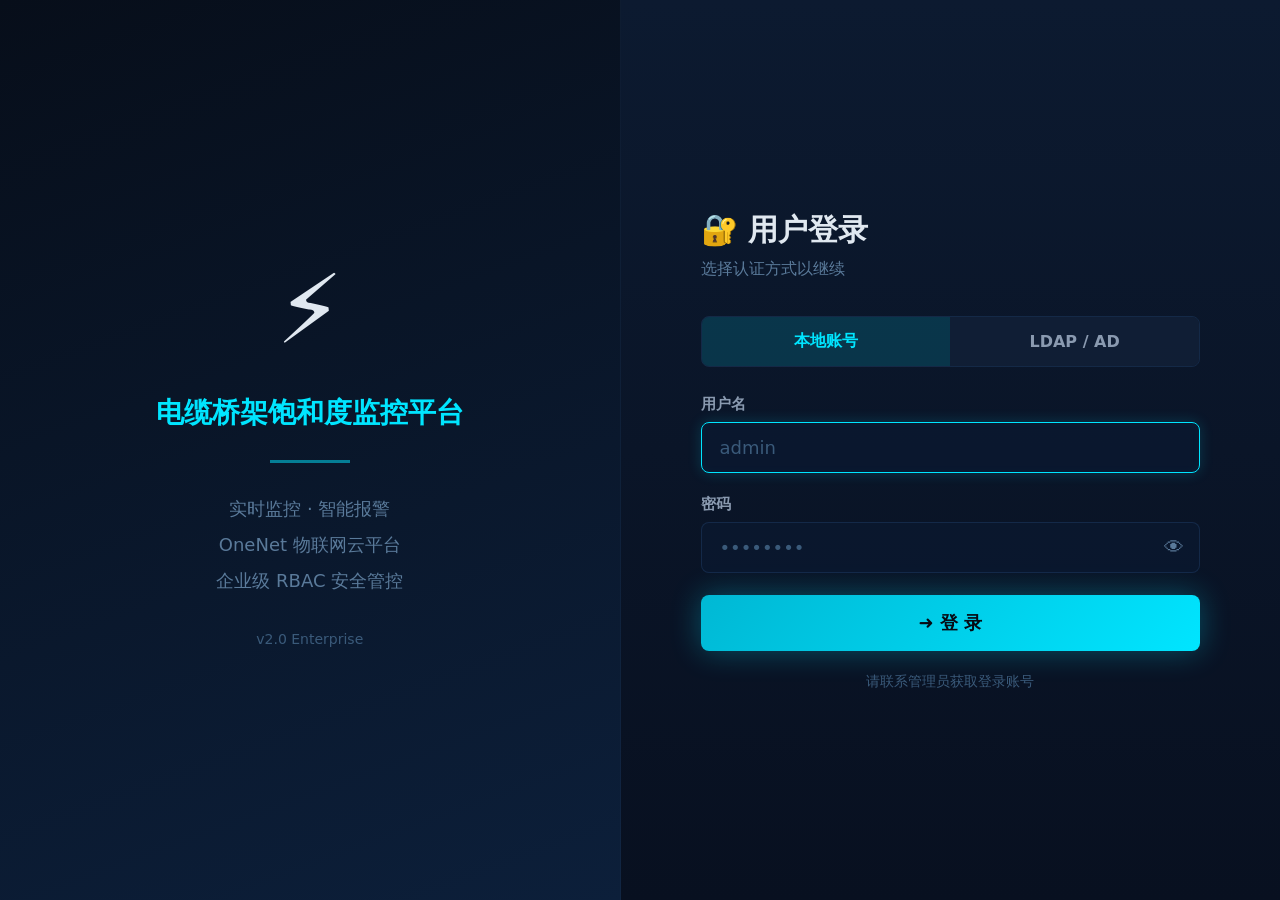
==== static/login.html @ 113f5f15 "feat: 电缆桥架饱和度监控系统 v2.0 - FastAPI 后端 + 纯前端仪表板 - JWT + RBAC 认证 & LDAP/AD 双模式 - OneNet IoT 平台实时数据采集 - W" ====
<!DOCTYPE html>
<!--
  登录页面 (login.html)
  =====================
  首次访问 http://localhost:8000 时显示的页面。

  页面布局: 左右全屏分栏
    左侧 50% — 品牌展示区（Logo、平台名、标语）
    右侧 50% — 登录表单区（认证方式切换、用户名、密码、登录按钮）

  交互流程:
    1. 用户选择认证方式（本地账号 / LDAP/AD）
    2. 输入用户名和密码
    3. 点击登录或按回车 → 调用 POST /api/auth/login
    4. 登录成功 → 将 token 存到 localStorage → 跳转 /index.html（仪表板）
    5. 登录失败 → 显示红色错误提示

  页面依赖:
    - /static/css/style.css   样式
    - /static/js/particles.js 粒子背景动画
-->
<html lang="zh-CN">
<head>
    <meta charset="UTF-8">
    <meta name="viewport" content="width=device-width, initial-scale=1.0">
    <title>登录 — 电缆桥架饱和度监控</title>
    <!-- 本地字体: Orbitron(科技感标题), JetBrains Mono(等宽字体) -->
    <link rel="stylesheet" href="/static/css/fonts.css">
    <link rel="stylesheet" href="/static/css/style.css">
</head>
<body class="login-body">
    <!-- 全屏粒子动画背景画布 -->
    <canvas id="particles-canvas"></canvas>

    <div class="login-wrapper">
        <div class="login-card">

            <!-- ======== 左侧: 品牌展示区 ======== -->
            <div class="login-brand">
                <div class="login-logo">⚡</div>
                <div class="login-title">电缆桥架饱和度监控平台</div>
                <div class="login-divider"></div>
                <p class="login-desc">
                    实时监控 · 智能报警<br>
                    OneNet 物联网云平台<br>
                    企业级 RBAC 安全管控
                </p>
                <div class="login-version">v2.0 Enterprise</div>
            </div>

            <!-- ======== 右侧: 登录表单区 ======== -->
            <div class="login-form">
                <h2 class="login-heading">🔐 用户登录</h2>
                <p class="login-subtitle">选择认证方式以继续</p>

                <!-- 认证方式切换标签: 本地账号 / LDAP & AD -->
                <div class="login-tabs">
                    <button class="login-tab active" data-tab="local" onclick="switchTab('local')">本地账号</button>
                    <button class="login-tab" data-tab="ldap" onclick="switchTab('ldap')">LDAP / AD</button>
                </div>

                <!-- 错误提示栏（默认隐藏，登录失败时显示） -->
                <div id="login-error" class="login-error hidden"></div>

                <!-- 用户名输入框 -->
                <div class="login-field">
                    <label class="login-label">用户名</label>
                    <input type="text" id="login-username" class="login-input"
                           placeholder="admin" autocomplete="username" autofocus>
                </div>

                <!-- 密码输入框（带显隐切换） -->
                <div class="login-field">
                    <label class="login-label">密码</label>
                    <div class="login-pw-wrap">
                        <input type="password" id="login-password" class="login-input"
                               placeholder="••••••••" autocomplete="current-password">
                        <!-- 点击切换密码显示/隐藏 -->
                        <button type="button" class="login-pw-toggle" id="login-pw-toggle"
                                onclick="togglePassword()" title="显示/隐藏密码">👁</button>
                    </div>
                </div>

                <!-- 登录按钮 -->
                <button id="login-btn" class="login-btn" onclick="doLogin()">➜ 登 录</button>

                <!-- 底部提示文字（默认账号仅首次使用，管理员创建正式账号后请使用个人账号） -->
                <div class="login-footer-text">请联系管理员获取登录账号</div>
            </div>
        </div>
    </div>

    <!-- 粒子背景动画脚本 -->
    <script src="/static/js/particles.js"></script>

    <!-- ======== 登录页面交互逻辑 ======== -->
    <script>
        // 初始化粒子背景
        Particles.init('particles-canvas');

        // 当前选中的认证方式: 'local' 或 'ldap'
        var authType = 'local';

        /**
         * 切换认证方式标签
         * 选中标签高亮为青色，未选中恢复暗色
         * LDAP 模式下用户名 placeholder 变为"域账号"提示
         */
        function switchTab(type) {
            authType = type;
            // 遍历两个标签，根据是否选中切换 active CSS 类
            document.querySelectorAll('.login-tab').forEach(function(t) {
                t.classList.toggle('active', t.dataset.tab === type);
            });
            // 更新用户名输入框的占位提示
            var input = document.getElementById('login-username');
            input.placeholder = type === 'ldap' ? '域账号' : 'admin';
        }

        /** 显示错误消息（红色提示条） */
        function showError(msg) {
            var el = document.getElementById('login-error');
            el.textContent = msg;
            el.classList.remove('hidden');
        }

        /** 隐藏错误消息 */
        function hideError() {
            document.getElementById('login-error').classList.add('hidden');
        }

        /**
         * 切换密码显隐
         * 点击密码框右侧 👁 图标，在 text（可见）和 password（隐藏）之间切换
         */
        function togglePassword() {
            var input = document.getElementById('login-password');
            var btn = document.getElementById('login-pw-toggle');
            if (input.type === 'password') {
                input.type = 'text';
                btn.textContent = '🙈';   // 捂住眼睛 = 正在显示密码
            } else {
                input.type = 'password';
                btn.textContent = '👁';   // 睁眼 = 密码已隐藏
            }
        }

        /**
         * 执行登录请求
         * 1. 校验输入非空
         * 2. 发送 POST /api/auth/login（无需鉴权，在中间件白名单中）
         * 3. 成功 → 存储 token 到 localStorage → 跳转仪表板
         * 4. 失败 → 显示后端返回的错误信息
         */
        async function doLogin() {
            hideError();
            var username = document.getElementById('login-username').value.trim();
            var password = document.getElementById('login-password').value;

            // 前端基础校验
            if (!username || !password) {
                showError('请输入用户名和密码');
                return;
            }

            // 按钮显示 loading spinner，防止重复提交
            var btn = document.getElementById('login-btn');
            btn.innerHTML = '<span class="login-spinner"></span> 登录中...';
            btn.disabled = true;

            try {
                var resp = await fetch('/api/auth/login', {
                    method: 'POST',
                    headers: { 'Content-Type': 'application/json' },
                    body: JSON.stringify({
                        username: username,
                        password: password,
                        auth_type: authType   // 'local' 或 'ldap'
                    }),
                });

                var data = await resp.json();

                if (!resp.ok) {
                    // 后端返回 401/400 等错误
                    showError(data.detail || '登录失败');
                    btn.innerHTML = '➜ 登 录';
                    btn.disabled = false;
                    return;
                }

                // 登录成功: 将 token 和用户信息写入浏览器本地存储
                localStorage.setItem('access_token', data.access_token);
                localStorage.setItem('refresh_token', data.refresh_token);
                localStorage.setItem('user_info', JSON.stringify(data.user));

                // 跳转到仪表板页面
                window.location.replace('/index.html');
            } catch (e) {
                // 网络错误（服务器无响应等）
                showError('网络错误，请检查服务器连接');
                btn.innerHTML = '➜ 登 录';
                btn.disabled = false;
            }
        }

        // 密码输入框回车 → 触发登录
        document.getElementById('login-password').addEventListener('keydown', function(e) {
            if (e.key === 'Enter') doLogin();
        });
        // 用户名输入框回车 → 触发登录
        document.getElementById('login-username').addEventListener('keydown', function(e) {
            if (e.key === 'Enter') doLogin();
        });
    </script>
</body>
</html>
---- static/css/fonts.css ----
/* 本地字体声明 — Google Fonts 离线版本
 * 字体文件存放在 statics/fonts/ 目录，无需访问外网。
 *
 * 包含:
 *   - Orbitron (400/700/900) — 用于标题和科技感文字
 *   - JetBrains Mono (400/600) — 用于等宽数字
 */

@font-face {
  font-family: 'Orbitron';
  font-style: normal;
  font-weight: 400;
  font-display: swap;
  src: url('/static/fonts/Orbitron-400.ttf') format('truetype');
}

@font-face {
  font-family: 'Orbitron';
  font-style: normal;
  font-weight: 700;
  font-display: swap;
  src: url('/static/fonts/Orbitron-700.ttf') format('truetype');
}

@font-face {
  font-family: 'Orbitron';
  font-style: normal;
  font-weight: 900;
  font-display: swap;
  src: url('/static/fonts/Orbitron-900.ttf') format('truetype');
}

@font-face {
  font-family: 'JetBrains Mono';
  font-style: normal;
  font-weight: 400;
  font-display: swap;
  src: url('/static/fonts/JetBrainsMono-400.ttf') format('truetype');
}

@font-face {
  font-family: 'JetBrains Mono';
  font-style: normal;
  font-weight: 600;
  font-display: swap;
  src: url('/static/fonts/JetBrainsMono-600.ttf') format('truetype');
}
---- static/css/style.css ----
/* ============================================================
   暗色科技风样式 — 电缆桥架饱和度监控
   ============================================================
   所有带 "★" 标记的 font-size 行可自行调整字号大小。
   数值越大字越大，改完刷新浏览器即可生效。
   ========================================================= */

/* ===== CSS Variables ===== */
:root {
    --bg-deep: #060b14;                        /* 页面主背景色 */
    --card-bg: rgba(10, 25, 50, 0.6);          /* 卡片半透明背景 */
    --card-border: rgba(30, 60, 100, 0.5);     /* 卡片边框色 */
    --cyan: #00e5ff;                           /* 青蓝强调色 */
    --green: #00ff88;                          /* 绿色（正常/安全） */
    --yellow: #ffaa00;                         /* 黄色（警告） */
    --red: #ff3333;                            /* 红色（危险/报警） */
    --text-primary: #e0e8f0;                   /* 主文字颜色 */
    --text-secondary: #5a7a9a;                 /* 次要文字颜色 */
    --glow-cyan: 0 0 20px rgba(0, 229, 255, 0.3);
    --glow-red: 0 0 30px rgba(255, 51, 51, 0.5);
    --font-mono: 'JetBrains Mono', monospace;   /* 等宽字体（日志、徽章） */
    --font-display: 'Orbitron', monospace;      /* 科技感字体（数值显示） */
}

/* ===== Reset ===== */
*, *::before, *::after { margin: 0; padding: 0; box-sizing: border-box; }

html, body {
    height: 100vh;
    overflow: hidden;                          /* 禁止页面滚动 */
    background: var(--bg-deep);
    color: var(--text-primary);
    font-family: system-ui, -apple-system, sans-serif;
    font-size: 18px;                           /* ★ 页面全局基础字号 */
}

/* ===== Particle Canvas ===== */
#particles-canvas {
    position: fixed;
    top: 0; left: 0;
    width: 100%; height: 100%;
    z-index: 0;
    pointer-events: none;                      /* 不影响鼠标点击 */
}

/* ===== 报警呼吸光条（页面顶部细线）===== */
#alarm-glow-bar {
    position: fixed; top: 0; left: 0;
    width: 100%; height: 3px;
    background: transparent;
    z-index: 1000;
    transition: background 0.3s, box-shadow 0.3s;
}
#alarm-glow-bar.active {
    background: var(--red);
    box-shadow: 0 0 20px var(--red), 0 0 60px rgba(255, 51, 51, 0.6);
    animation: alarm-pulse 1.5s ease-in-out infinite;   /* 红色呼吸闪烁 */
}

@keyframes alarm-pulse {
    0%, 100% { opacity: 1; }
    50% { opacity: 0.4; }
}

/* ===== 页眉 ===== */
#header {
    position: relative; z-index: 1;
    display: flex;
    justify-content: space-between;
    align-items: center;
    padding: 8px 24px;
    border-bottom: 1px solid var(--card-border);
    margin-bottom: 6px;
}
.header-left {
    display: flex;
    align-items: center;
    gap: 12px;
    flex: 0 0 auto;
}
.header-center {
    display: flex;
    align-items: center;
    gap: 16px;
    flex: 0 0 auto;
}
.header-right {
    display: flex;
    align-items: center;
    gap: 10px;
    flex: 0 0 auto;
}
.header-icon { font-size: 32px; }              /* ★ 页眉 ⚡ 图标大小 */
.header-title {
    font-size: 22px;                           /* ★ 页眉标题 */
    font-weight: 700;
    color: var(--text-primary);
    white-space: nowrap;
}
.header-info {
    font-size: 16px;                           /* ★ 页眉信息（时钟、上次更新） */
    color: var(--text-secondary);
    font-family: var(--font-mono);
}
#last-update {
    font-size: 14px;
    color: #4a6a8a;
    font-family: var(--font-mono);
}
.btn-logout {
    font-size: 14px;
    padding: 4px 12px;
    border-color: rgba(255,51,51,0.25);
    color: #ff6666;
}
.btn-logout:hover {
    background: rgba(255,51,51,0.12);
    box-shadow: 0 0 12px rgba(255,51,51,0.15);
}

/* ===== 状态徽章 ===== */
.badge {
    display: inline-block;
    padding: 3px 12px;
    border-radius: 10px;
    font-size: 18px;                           /* ★ 在线/离线徽章文字 */
    font-weight: 600;
    font-family: var(--font-mono);
}
.badge-normal {
    background: rgba(0, 255, 136, 0.15);
    color: var(--green);
    border: 1px solid rgba(0, 255, 136, 0.3);
}
.badge-warn {
    background: rgba(255, 170, 0, 0.15);
    color: var(--yellow);
    border: 1px solid rgba(255, 170, 0, 0.3);
}
.badge-danger {
    background: rgba(255, 51, 51, 0.15);
    color: var(--red);
    border: 1px solid rgba(255, 51, 51, 0.3);
}

/* ===== 玻璃质感卡片 ===== */
.glass-card {
    background: var(--card-bg);
    border: 1px solid var(--card-border);
    border-radius: 12px;
    padding: 14px 18px;
    backdrop-filter: blur(8px);                /* 背景模糊（毛玻璃效果） */
    -webkit-backdrop-filter: blur(8px);
}
.card-label {
    font-size: 24px;                           /* ★ 卡片顶部标签文字（如 "📊 实时饱和度"） */
    text-transform: uppercase;
    letter-spacing: 1.5px;
    color: var(--text-secondary);
    margin-bottom: 6px;
}

/* ===== 主区域三栏布局 ===== */
#main-row {
    position: relative; z-index: 1;
    display: flex;
    gap: 12px;
    padding: 0 24px;
    height: 320px;                             /* 主区域固定高度 */
}
#gauge-section {
    flex: 0 0 300px;                           /* 仪表盘宽度固定 300px */
    display: flex;
    align-items: center;
    justify-content: center;
}
#value-section {
    flex: 0 0 220px;                           /* 实时值卡片宽度固定 220px */
    display: flex;
    align-items: center;
}
#chart-section {
    flex: 1;                                   /* 趋势图占满剩余空间 */
    min-width: 0;
    overflow: hidden;                          /* 裁剪溢出，防止图表时间轴压到下方进度条 */
}
.chart-card {
    height: 100%;
    display: flex;
    flex-direction: column;
}
.chart-card canvas {
    flex: 1;
    width: 100% !important;
    max-height: 265px;                         /* 留出空间给卡片内边距和 x 轴标签 */
}

/* ===== 实时饱和度数值卡片 ===== */
#current-value-card {
    width: 100%;
    text-align: center;
    display: flex;
    flex-direction: column;
    justify-content: center;
    align-items: center;
    height: 100%;
    position: relative;                        /* 作为标签绝对定位的参考 */
}
#current-value-card .card-label {
    position: absolute;
    top: 14px;                                 /* 与趋势图卡片内边距对齐 */
    left: 0; right: 0;
    margin-bottom: 0;
}
.card-big-value {
    font-family: var(--font-display);
    font-size: 56px;                           /* ★★★ 实时值大字（主数值 56px） */
    font-weight: 900;
    color: var(--cyan);
    text-shadow: var(--glow-cyan);             /* 青蓝发光 */
    line-height: 1.1;
    transition: color 0.5s;
}
.card-big-value.alarming {
    color: var(--red);
    text-shadow: var(--glow-red);              /* 报警时红色发光 */
}
.card-unit {
    font-family: var(--font-display);
    font-size: 26px;                           /* ★ 实时值百分号 "%" */
    color: var(--text-secondary);
    margin-top: -2px;
}
.card-delta {
    font-size: 22px;                           /* ★ 变化量文字（"▲ 较上次 +1.2%"） */
    font-family: var(--font-mono);
    margin-top: 8px;
    color: var(--text-secondary);
}
.card-delta.up { color: var(--red); }          /* 上涨变红 */
.card-delta.down { color: var(--green); }      /* 下降变绿 */

/* ===== 阈值占用率进度条 ===== */
#progress-section {
    position: relative; z-index: 1;
    padding: 0 24px;
    margin-top: 16px;                          /* 与图表区域保持间距 */
}
.progress-track {
    position: relative;              /* 为阈值刻度线提供定位参考 */
    height: 24px;
    background: rgba(20, 40, 70, 0.8);
    border-radius: 12px;
    overflow: visible;               /* 允许刻度线溢出 */
    border: 1px solid var(--card-border);
    margin-top: 8px;                 /* 给上方的刻度标签留空间 */
}
.progress-fill {
    height: 100%;
    width: 0%;
    border-radius: 12px;
    background: linear-gradient(90deg, var(--green), var(--yellow));
    transition: width 0.6s ease, background 0.6s;
    box-shadow: 0 0 12px rgba(0, 229, 255, 0.2);
}
.progress-fill.warning {
    background: linear-gradient(90deg, var(--yellow), var(--red));
    box-shadow: 0 0 16px rgba(255, 51, 51, 0.4);
}
/* 报警阈值刻度线 */
.progress-threshold {
    position: absolute;
    top: -6px;
    bottom: -6px;
    left: 85%;                       /* 默认 85%，JS 根据实际阈值动态调整 */
    transform: translateX(-50%);
    width: 2px;
    background: rgba(255,170,0,0.7);
    z-index: 2;
    pointer-events: none;
    transition: left 0.4s ease;
}
.progress-threshold-label {
    position: absolute;
    top: -22px;
    left: 50%;
    transform: translateX(-50%);
    font-size: 11px;
    font-family: var(--font-mono);
    color: #ffaa00;
    white-space: nowrap;
}
.progress-labels {
    display: flex;
    justify-content: space-between;
    margin-top: 4px;
    font-size: 16px;                           /* ★ 进度条下方 0% / 值 / 100% 文字 */
    color: var(--text-secondary);
    font-family: var(--font-mono);
}

/* ===== 统计卡片（平均值、最大值、最小值、采样次数）===== */
#stats-section {
    position: relative; z-index: 1;
    display: flex;
    gap: 10px;
    padding: 0 24px;
    margin-top: 14px;
}
.stat-card {
    flex: 1;
    text-align: center;
}
.stat-value {
    font-family: var(--font-display);
    font-size: 36px;                           /* ★★★ 统计卡片数值（36px） */
    font-weight: 700;
    color: var(--cyan);
}
.stat-value small {
    font-size: 18px;                           /* ★ 统计卡片百分号 "%" */
    color: var(--text-secondary);
    margin-left: 2px;
}
.stat-value.text-red { color: var(--red); }
.stat-value.text-green { color: var(--green); }
.stat-trend {
    font-size: 14px;
    font-family: var(--font-mono);
    margin-top: 4px;
    min-height: 18px;
}
.stat-trend.up { color: var(--red); }
.stat-trend.down { color: var(--green); }
.stat-trend.neutral { color: var(--text-secondary); }
.stat-time {
    font-size: 13px;                           /* ★ 最大值/最小值对应的时间标签 */
    color: var(--text-secondary);
    font-family: var(--font-mono);
    margin-top: 4px;
}

/* ===== 报警日志 ===== */
#log-section {
    position: relative; z-index: 1;
    padding: 0 24px;
    margin-top: 10px;
}
.log-card { min-height: 130px; }
.log-header {
    display: flex;
    justify-content: space-between;
    align-items: center;
    margin-bottom: 8px;
}
.log-actions { display: flex; gap: 8px; }
.btn-glass {
    background: rgba(0, 229, 255, 0.1);
    border: 1px solid rgba(0, 229, 255, 0.3);
    color: var(--cyan);
    padding: 6px 14px;
    border-radius: 6px;
    cursor: pointer;
    font-size: 16px;                           /* ★ 按钮文字（导出CSV、设置） */
    font-family: inherit;
    transition: all 0.2s;
}
.btn-glass:hover {
    background: rgba(0, 229, 255, 0.2);
    box-shadow: var(--glow-cyan);
}
#log-list {
    display: flex;
    flex-wrap: wrap;
    gap: 8px;
}
.log-entry {
    font-family: var(--font-mono);
    font-size: 16px;                           /* ★ 报警日志条目文字 */
    padding: 4px 10px;
    border-radius: 6px;
    background: rgba(255, 51, 51, 0.08);
    border: 1px solid rgba(255, 51, 51, 0.2);
    color: var(--text-primary);
    white-space: nowrap;
}
.log-entry .time { color: var(--text-secondary); }
.log-entry .val { font-weight: 600; }
.log-entry.alarm-high { border-color: rgba(255, 51, 51, 0.5); }
.log-entry.alarm-high .val { color: var(--red); }
.log-empty {
    color: var(--text-secondary);
    font-size: 22px;                           /* ★ 空日志提示 "暂无报警记录" */
    padding: 10px 0;
}

/* ===== 底栏 ===== */
#footer {
    position: fixed; bottom: 0; left: 0;
    width: 100%; z-index: 10;
    display: flex;
    justify-content: center;
    gap: 24px;
    padding: 6px 24px;
    background: rgba(6, 11, 20, 0.9);
    border-top: 1px solid var(--card-border);
    font-size: 13px;                           /* ★ 底栏文字 */
    color: var(--text-secondary);
}
#footer strong { color: var(--text-primary); font-family: var(--font-mono); }
.footer-tech { color: var(--text-secondary); }

/* ===== 设置弹窗 ===== */
.overlay {
    position: fixed;
    top: 0; left: 0;
    width: 100%; height: 100%;
    background: rgba(0,0,0,0.7);               /* 半透明遮罩 */
    z-index: 999;
    display: flex;
    align-items: center;
    justify-content: center;
}
.overlay.hidden { display: none; }
.settings-dialog {
    width: 380px;
    padding: 24px;
}
.settings-dialog h2 {
    font-size: 18px;                           /* ★ 设置弹窗标题 "⚙ 监控设置" */
    margin-bottom: 16px;
    color: var(--text-primary);
}
.setting-row {
    display: flex;
    align-items: center;
    gap: 12px;
    margin-bottom: 12px;
}
.setting-row label {
    flex: 1;
    font-size: 14px;                           /* ★ 设置弹窗标签文字 */
    color: var(--text-secondary);
}
.setting-row input[type="range"] { flex: 2; accent-color: var(--cyan); }
.setting-row span {
    font-family: var(--font-mono);
    color: var(--cyan);
    min-width: 30px;
    text-align: right;
}
.setting-actions {
    display: flex;
    gap: 10px;
    margin-top: 20px;
    justify-content: flex-end;
}

/* ===== 登录页面 ===== */
.login-body {
    margin: 0;
    padding: 0;
    width: 100vw;
    height: 100vh;
    overflow: hidden;
    background: #060b14;
    color: #e0e8f0;
    font-family: system-ui, -apple-system, sans-serif;
}
.login-wrapper {
    position: fixed;
    top: 0; left: 0;
    width: 100vw;
    height: 100vh;
    z-index: 1;
}
.login-card {
    display: flex;
    width: 100%;
    height: 100%;
}
.login-brand {
    flex: 1;
    background: linear-gradient(160deg, #070e1a 0%, #0c1f3a 100%);
    display: flex;
    flex-direction: column;
    align-items: center;
    justify-content: center;
    padding: 60px;
    border-right: 1px solid rgba(30,60,100,0.3);
}
.login-logo {
    font-size: 96px;
    margin-bottom: 28px;
    animation: logo-pulse 3s ease-in-out infinite;
}
@keyframes logo-pulse {
    0%, 100% { opacity: 0.7; transform: scale(1); }
    50% { opacity: 1; transform: scale(1.05); }
}
.login-title {
    font-family: 'Orbitron', monospace;
    font-size: 28px;
    font-weight: 700;
    color: #00e5ff;
    text-align: center;
    white-space: nowrap;
}
.login-divider {
    width: 80px;
    height: 3px;
    background: #00e5ff;
    margin: 28px 0;
    opacity: 0.5;
}
.login-desc {
    color: #5a7a9a;
    font-size: 18px;
    text-align: center;
    line-height: 2.0;
}
.login-version {
    margin-top: 32px;
    font-size: 14px;
    color: #3a5a7a;
}
.login-form {
    flex: 1;
    background: linear-gradient(180deg, #0c1a30 0%, #081020 100%);
    display: flex;
    flex-direction: column;
    justify-content: center;
    padding: 60px 80px;
}
.login-heading {
    font-size: 30px;
    color: #e0e8f0;
    margin-bottom: 8px;
}
.login-subtitle {
    color: #5a7a9a;
    font-size: 16px;
    margin-bottom: 36px;
}
.login-tabs {
    display: flex;
    margin-bottom: 28px;
    border-radius: 8px;
    overflow: hidden;
    border: 1px solid rgba(30,60,100,0.5);
}
.login-tab {
    flex: 1;
    text-align: center;
    padding: 14px 0;
    background: rgba(20,35,60,0.6);
    color: #8a9ab0;
    font-size: 16px;
    font-weight: 600;
    cursor: pointer;
    border: none;
    font-family: inherit;
    transition: all 0.2s;
    outline: none;
}
.login-tab:hover {
    color: #c0d0e0;
}
.login-tab.active {
    background: rgba(0,229,255,0.15);
    color: #00e5ff;
}
.login-error {
    background: rgba(255,51,51,0.1);
    border: 1px solid rgba(255,51,51,0.3);
    color: #ff3333;
    padding: 10px 16px;
    border-radius: 8px;
    font-size: 15px;
    margin-bottom: 20px;
}
.login-error.hidden { display: none; }
.login-field { margin-bottom: 22px; }
.login-label {
    display: block;
    color: #8a9ab0;
    font-size: 15px;
    font-weight: 600;
    margin-bottom: 8px;
}
.login-input {
    width: 100%;
    background: rgba(10,25,50,0.6);
    border: 1px solid rgba(30,60,100,0.5);
    border-radius: 8px;
    padding: 14px 18px;
    color: #e0e8f0;
    font-size: 18px;
    outline: none;
    transition: border-color 0.2s;
    box-sizing: border-box;
    font-family: inherit;
}
.login-input::placeholder { color: #3a5a7a; }
.login-input:focus {
    border-color: #00e5ff;
    box-shadow: 0 0 14px rgba(0,229,255,0.18), inset 0 0 8px rgba(0,229,255,0.04);
}
.login-btn {
    width: 100%;
    padding: 16px;
    border-radius: 8px;
    border: none;
    background: linear-gradient(135deg, #00b8d4, #00e5ff);
    color: #060b14;
    font-size: 18px;
    font-weight: 700;
    cursor: pointer;
    margin-bottom: 22px;
    box-shadow: 0 0 30px rgba(0,229,255,0.3);
    transition: opacity 0.2s;
    font-family: inherit;
    display: flex;
    align-items: center;
    justify-content: center;
    gap: 8px;
}
.login-btn:hover { opacity: 0.85; }
.login-btn:disabled { opacity: 0.6; cursor: default; }

/* 登录按钮 loading 旋转动画 */
.login-spinner {
    display: inline-block;
    width: 20px;
    height: 20px;
    border: 2px solid transparent;
    border-top-color: #060b14;
    border-radius: 50%;
    animation: login-spin 0.6s linear infinite;
}
@keyframes login-spin {
    to { transform: rotate(360deg); }
}

/* 密码输入框容器（用于放置显隐切换按钮） */
.login-pw-wrap {
    position: relative;
    display: flex;
    align-items: center;
}
.login-pw-wrap .login-input {
    padding-right: 48px;         /* 给右侧切换按钮留空间 */
}
.login-pw-toggle {
    position: absolute;
    right: 4px;
    top: 50%;
    transform: translateY(-50%);
    background: none;
    border: none;
    color: #5a7a9a;
    font-size: 20px;
    cursor: pointer;
    padding: 8px 12px;
    line-height: 1;
    transition: color 0.2s;
    outline: none;
}
.login-pw-toggle:hover {
    color: #00e5ff;
}
.login-footer-text {
    text-align: center;
    font-size: 14px;
    color: #3a5a7a;
}

/* ===== 管理面板 ===== */
.admin-dialog {
    width: 90vw;
    max-width: 960px;
    max-height: 80vh;
    overflow-y: auto;
    padding: 20px;
}
.admin-tabs-bar {
    display: flex;
    gap: 0;
    margin-bottom: 16px;
    border-bottom: 1px solid rgba(30,60,100,0.3);
    padding-bottom: 0;
    align-items: center;
}
.admin-tab {
    padding: 10px 20px;
    background: none;
    border: none;
    border-bottom: 2px solid transparent;
    color: #5a7a9a;
    font-size: 17px;
    cursor: pointer;
    font-family: inherit;
    transition: all 0.2s;
}
.admin-tab.active {
    color: #00e5ff;
    border-bottom-color: #00e5ff;
}
.admin-tab:hover { color: #e0e8f0; }
.admin-table {
    width: 100%;
    border-collapse: collapse;
    font-size: 16px;
}
.admin-table th {
    color: #5a7a9a;
    text-align: left;
    padding: 10px;
    border-bottom: 1px solid rgba(30,60,100,0.3);
    font-weight: 600;
}
.admin-table td {
    padding: 10px;
    border-bottom: 1px solid rgba(30,60,100,0.1);
}
.admin-table code {
    font-family: 'JetBrains Mono', monospace;
    background: rgba(0,229,255,0.05);
    padding: 2px 8px;
    border-radius: 3px;
    font-size: 15px;
}
.user-tag {
    display: inline-block;
    padding: 3px 10px;
    border-radius: 4px;
    font-size: 14px;
    font-weight: 600;
}
.user-tag.tag-local { background: rgba(0,229,255,0.1); color: #00e5ff; }
.user-tag.tag-ldap  { background: rgba(255,170,0,0.1); color: #ffaa00; }
.status-dot { font-size: 13px; }
.status-dot.on { color: #00ff88; }
.status-dot.off { color: #ff3333; }
.btn-sm { font-size: 15px; padding: 5px 14px; }
.btn-danger { border-color: rgba(255,51,51,0.3); color: #ff3333; }
.btn-danger:hover { background: rgba(255,51,51,0.15); }
.role-item {
    padding: 10px 12px;
    border-radius: 4px;
    font-size: 16px;
    cursor: pointer;
    color: #e0e8f0;
    margin-bottom: 2px;
}
.role-item:hover { background: rgba(0,229,255,0.05); }
.role-item.selected { background: rgba(0,229,255,0.08); color: #00e5ff; }

/* ===== 管理模态框 ===== */
#admin-modal {
    z-index: 1001;
}
#admin-modal.hidden { display: none; }
#admin-modal:not(.hidden) { display: flex; }
.admin-modal-content {
    background: var(--card-bg);
    border: 1px solid var(--card-border);
    border-radius: 12px;
    padding: 28px;
    width: 520px;
    max-height: 80vh;
    overflow-y: auto;
    backdrop-filter: blur(8px);
}
.admin-modal-content h3 {
    font-size: 22px;
    color: var(--text-primary);
    margin-bottom: 18px;
}
.admin-field {
    margin-bottom: 16px;
}
.admin-field label {
    display: block;
    color: #5a7a9a;
    font-size: 16px;
    margin-bottom: 6px;
}
.admin-check-group {
    display: flex;
    flex-wrap: wrap;
    gap: 10px;
    margin-top: 6px;
}
.admin-check-label {
    display: flex !important;
    align-items: center;
    gap: 6px;
    font-size: 16px !important;
    color: #e0e8f0;
    cursor: pointer;
}
.admin-check-label small { color: #5a7a9a; font-size: 14px; }
.admin-check-label input[type="checkbox"] { accent-color: var(--cyan); }
.admin-modal-actions {
    display: flex;
    gap: 10px;
    margin-top: 20px;
    justify-content: flex-end;
}

/* ===== 响应式: 登录页小屏适配 ===== */
@media (max-width: 800px) {
    .login-card {
        flex-direction: column;
        width: 100%;
        height: auto;
        min-height: 100vh;
    }
    .login-brand {
        flex: none;
        padding: 32px 24px;
        border-right: none;
        border-bottom: 1px solid rgba(30,60,100,0.3);
    }
    .login-logo { font-size: 56px; margin-bottom: 16px; }
    .login-title { font-size: 22px; }
    .login-desc { font-size: 14px; }
    .login-form {
        padding: 36px 28px;
    }
    .login-heading { font-size: 24px; }
    .login-input { font-size: 16px; padding: 12px 14px; }
    .login-btn { font-size: 16px; padding: 13px; }
}
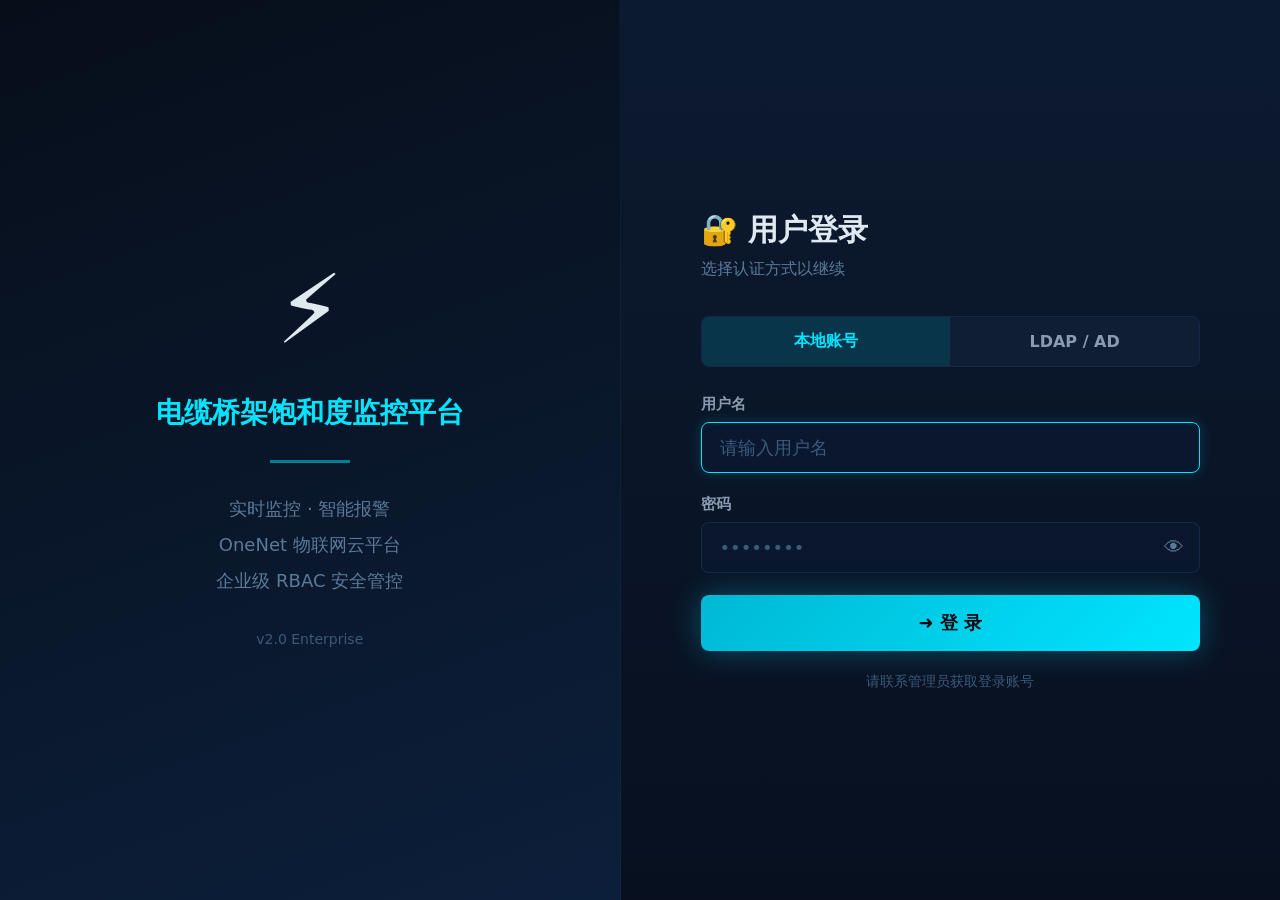
==== commit 9c711236: "fix: 移除登录页和管理编辑页的默认admin凭据显示" ====
--- a/static/login.html
+++ b/static/login.html
@@ -66,7 +66,7 @@
                 <div class="login-field">
                     <label class="login-label">用户名</label>
                     <input type="text" id="login-username" class="login-input"
-                           placeholder="admin" autocomplete="username" autofocus>
+                           placeholder="请输入用户名" autocomplete="username" autofocus>
                 </div>
 
                 <!-- 密码输入框（带显隐切换） -->
@@ -114,7 +114,7 @@
             });
             // 更新用户名输入框的占位提示
             var input = document.getElementById('login-username');
-            input.placeholder = type === 'ldap' ? '域账号' : 'admin';
+            input.placeholder = type === 'ldap' ? '域账号' : '请输入用户名';
         }
 
         /** 显示错误消息（红色提示条） */
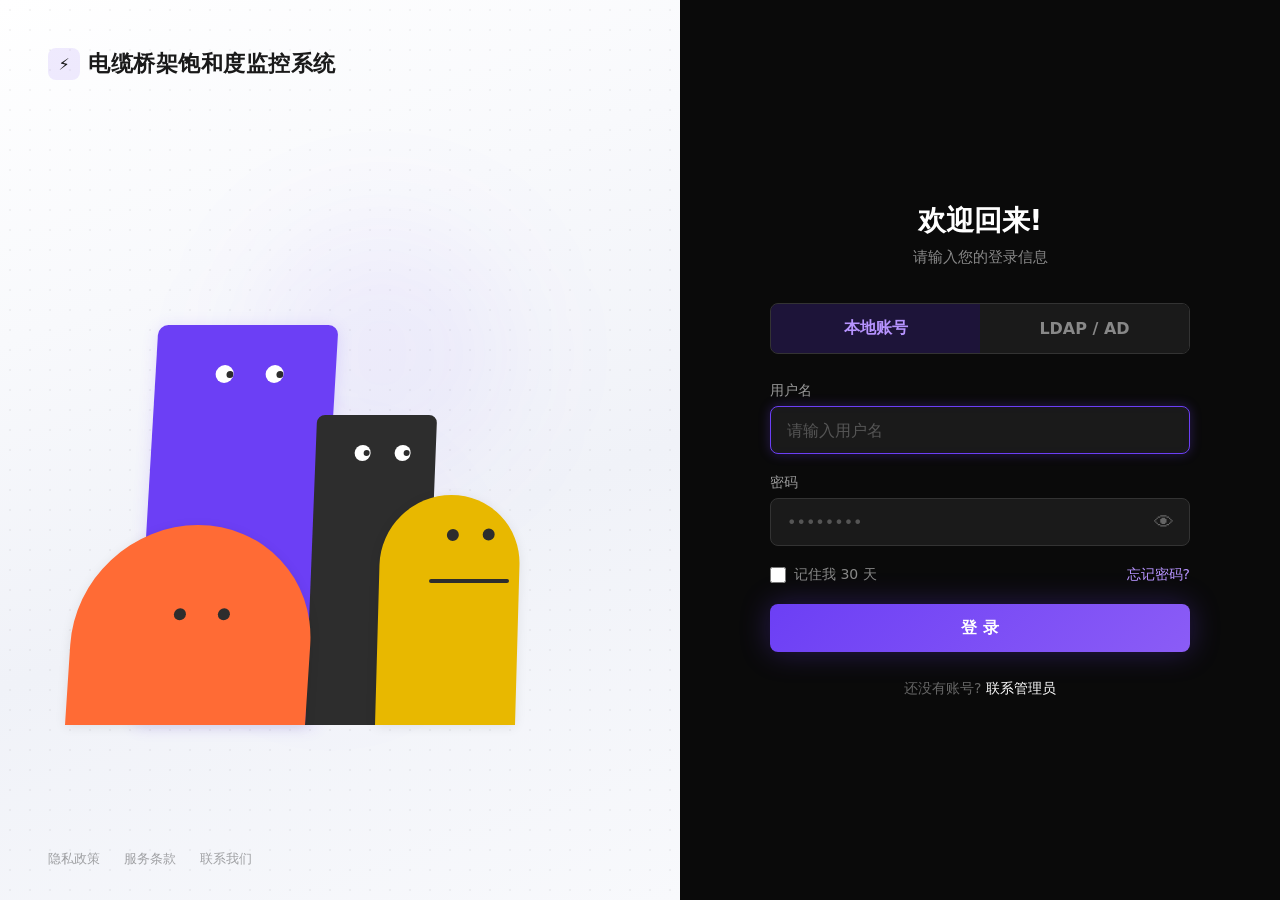
==== commit 80805bf4: "style: 登录页左白右黑风格，品牌名更新" ====
--- a/static/login.html
+++ b/static/login.html
@@ -1,12 +1,12 @@
 <!DOCTYPE html>
 <!--
-  登录页面 (login.html)
-  =====================
+  登录页面 (login.html) — 动画角色版
+  ======================================
   首次访问 http://localhost:8000 时显示的页面。
 
   页面布局: 左右全屏分栏
-    左侧 50% — 品牌展示区（Logo、平台名、标语）
-    右侧 50% — 登录表单区（认证方式切换、用户名、密码、登录按钮）
+    左侧 — 品牌展示区 + 4个卡通角色（紫/黑/橙/黄），眼睛跟随鼠标，角色倾斜互动
+    右侧 — 登录表单区（认证方式切换、用户名、密码、登录按钮）
 
   交互流程:
     1. 用户选择认证方式（本地账号 / LDAP/AD）
@@ -15,83 +15,1024 @@
     4. 登录成功 → 将 token 存到 localStorage → 跳转 /index.html（仪表板）
     5. 登录失败 → 显示红色错误提示
 
+  角色动画:
+    - 紫色角色（高层）: 随机眨眼，打字时靠向黑色角色偷看，密码可见时偶尔偷窥
+    - 黑色角色（中层）: 随机眨眼，打字时与紫色角色对视
+    - 橙色角色（前左）: 半圆弧形，只有瞳孔（无眼白）
+    - 黄色角色（前右）: 半圆弧形，只有瞳孔 + 水平嘴巴线
+    - 所有角色眼睛跟随鼠标移动，身体向鼠标方向微微倾斜
+
   页面依赖:
-    - /static/css/style.css   样式
-    - /static/js/particles.js 粒子背景动画
+    - /static/js/particles.js  粒子背景动画
 -->
 <html lang="zh-CN">
 <head>
     <meta charset="UTF-8">
     <meta name="viewport" content="width=device-width, initial-scale=1.0">
-    <title>登录 — 电缆桥架饱和度监控</title>
-    <!-- 本地字体: Orbitron(科技感标题), JetBrains Mono(等宽字体) -->
+    <title>登录 — 电缆桥架饱和度监控系统</title>
     <link rel="stylesheet" href="/static/css/fonts.css">
-    <link rel="stylesheet" href="/static/css/style.css">
+    <style>
+        /* ===== Reset & Base ===== */
+        *, *::before, *::after { margin: 0; padding: 0; box-sizing: border-box; }
+
+        html, body {
+            height: 100vh;
+            width: 100vw;
+            overflow: hidden;
+            font-family: system-ui, -apple-system, 'Segoe UI', sans-serif;
+            background: #ffffff;
+            color: #1a1a1a;
+        }
+
+        /* ===== Particle Canvas ===== */
+        #particles-canvas {
+            position: fixed;
+            top: 0; left: 0;
+            width: 100%; height: 100%;
+            z-index: 0;
+            pointer-events: none;
+        }
+
+        /* ===== Main Layout ===== */
+        .login-root {
+            position: relative;
+            z-index: 1;
+            display: flex;
+            width: 100vw;
+            height: 100vh;
+        }
+
+        /* ===== Left: Character + Brand Panel (White) ===== */
+        .login-left {
+            flex: 1;
+            position: relative;
+            display: flex;
+            flex-direction: column;
+            justify-content: space-between;
+            background: linear-gradient(160deg, #ffffff 0%, #f8f9fc 30%, #f0f2f8 60%, #f8f9fc 100%);
+            padding: 48px 48px 32px;
+            overflow: hidden;
+            min-width: 0;
+        }
+
+        /* Grid dot pattern overlay */
+        .login-left::before {
+            content: '';
+            position: absolute;
+            inset: 0;
+            background-image: radial-gradient(circle, rgba(0,0,0,0.04) 1px, transparent 1px);
+            background-size: 20px 20px;
+            z-index: 0;
+        }
+
+        /* Glow blobs */
+        .login-left::after {
+            content: '';
+            position: absolute;
+            top: 25%;
+            right: 25%;
+            width: 256px;
+            height: 256px;
+            background: rgba(108, 63, 245, 0.06);
+            border-radius: 50%;
+            filter: blur(60px);
+            z-index: 0;
+        }
+
+        .left-top {
+            position: relative;
+            z-index: 2;
+            display: flex;
+            align-items: center;
+            gap: 8px;
+        }
+        .left-logo-icon {
+            width: 32px; height: 32px;
+            border-radius: 8px;
+            background: rgba(108, 63, 245, 0.1);
+            display: flex;
+            align-items: center;
+            justify-content: center;
+            font-size: 16px;
+        }
+        .left-brand {
+            font-size: 22px;
+            font-weight: 700;
+            color: #1a1a1a;
+            letter-spacing: 0.5px;
+        }
+
+        .left-bottom {
+            position: relative;
+            z-index: 2;
+            display: flex;
+            gap: 24px;
+            font-size: 13px;
+        }
+        .left-bottom a {
+            color: rgba(0,0,0,0.35);
+            text-decoration: none;
+            transition: color 0.2s;
+        }
+        .left-bottom a:hover { color: rgba(0,0,0,0.7); }
+
+        /* ===== Characters Container ===== */
+        .characters-stage {
+            position: relative;
+            z-index: 2;
+            flex: 1;
+            display: flex;
+            align-items: flex-end;
+            justify-content: center;
+            min-height: 350px;
+            max-height: 520px;
+            margin: 20px 0;
+        }
+        .characters-wrap {
+            position: relative;
+            width: 100%;
+            max-width: 550px;
+            height: 100%;
+        }
+
+        /* Character base styles */
+        .char {
+            position: absolute;
+            bottom: 0;
+            transition: transform 0.7s ease-in-out;
+            transform-origin: bottom center;
+        }
+
+        /* Purple — tallest rectangle, back layer */
+        .char-purple {
+            left: 70px;
+            width: 180px;
+            height: 400px;
+            background: #6C3FF5;
+            border-radius: 10px 10px 0 0;
+            z-index: 1;
+            box-shadow: 0 2px 16px rgba(108, 63, 245, 0.15);
+        }
+        .char-purple .eyes-wrap {
+            position: absolute;
+            display: flex;
+            gap: 32px;
+            left: 45px;
+            top: 40px;
+            transition: all 0.7s ease-in-out;
+        }
+
+        /* Black — medium rectangle, middle layer */
+        .char-black {
+            left: 240px;
+            width: 120px;
+            height: 310px;
+            background: #2D2D2D;
+            border-radius: 8px 8px 0 0;
+            z-index: 2;
+        }
+        .char-black .eyes-wrap {
+            position: absolute;
+            display: flex;
+            gap: 24px;
+            left: 26px;
+            top: 32px;
+            transition: all 0.7s ease-in-out;
+        }
+
+        /* Orange — semi-circle, front left */
+        .char-orange {
+            left: 0;
+            width: 240px;
+            height: 200px;
+            background: #FF6B35;
+            border-radius: 120px 120px 0 0;
+            z-index: 3;
+            box-shadow: 0 2px 12px rgba(0,0,0,0.08);
+        }
+        .char-orange .eyes-wrap {
+            position: absolute;
+            display: flex;
+            gap: 32px;
+            left: 82px;
+            top: 90px;
+            transition: all 0.2s ease-out;
+        }
+
+        /* Yellow — semi-circle, front right */
+        .char-yellow {
+            left: 310px;
+            width: 140px;
+            height: 230px;
+            background: #E8B800;
+            border-radius: 70px 70px 0 0;
+            z-index: 4;
+            box-shadow: 0 2px 12px rgba(0,0,0,0.08);
+        }
+        .char-yellow .eyes-wrap {
+            position: absolute;
+            display: flex;
+            gap: 24px;
+            left: 52px;
+            top: 40px;
+            transition: all 0.2s ease-out;
+        }
+        .char-yellow .mouth {
+            position: absolute;
+            width: 80px;
+            height: 4px;
+            background: #2D2D2D;
+            border-radius: 2px;
+            left: 40px;
+            top: 88px;
+            transition: all 0.2s ease-out;
+        }
+
+        /* EyeBall (white circle with pupil) */
+        .eye-ball {
+            border-radius: 50%;
+            display: flex;
+            align-items: center;
+            justify-content: center;
+            overflow: hidden;
+            transition: height 0.15s ease;
+        }
+
+        /* Pupil (black dot) */
+        .pupil {
+            border-radius: 50%;
+            background: #2D2D2D;
+            transition: transform 0.1s ease-out;
+        }
+
+        /* Glow blob between characters */
+        .characters-glow-1 {
+            position: absolute;
+            bottom: 10%;
+            left: 30%;
+            width: 200px;
+            height: 200px;
+            background: rgba(108, 63, 245, 0.06);
+            border-radius: 50%;
+            filter: blur(50px);
+            z-index: 0;
+        }
+
+        /* ===== Right: Login Form Panel (Black) ===== */
+        .login-right {
+            flex: 1;
+            display: flex;
+            align-items: center;
+            justify-content: center;
+            background: #0a0a0a;
+            padding: 40px 60px;
+            min-width: 380px;
+            max-width: 600px;
+        }
+        .login-form-wrap {
+            width: 100%;
+            max-width: 420px;
+        }
+
+        /* Mobile logo (hidden on desktop) */
+        .form-mobile-brand {
+            display: none;
+            align-items: center;
+            justify-content: center;
+            gap: 8px;
+            font-size: 18px;
+            font-weight: 600;
+            margin-bottom: 40px;
+        }
+        .form-mobile-brand .dot {
+            width: 32px; height: 32px;
+            border-radius: 8px;
+            background: rgba(108,63,245,0.15);
+            display: flex;
+            align-items: center;
+            justify-content: center;
+            font-size: 16px;
+        }
+
+        .form-header {
+            text-align: center;
+            margin-bottom: 36px;
+        }
+        .form-header h1 {
+            font-size: 28px;
+            font-weight: 700;
+            color: #ffffff;
+            margin-bottom: 8px;
+        }
+        .form-header p {
+            font-size: 15px;
+            color: #888888;
+        }
+
+        /* ===== Form Elements ===== */
+        .form-group {
+            margin-bottom: 20px;
+        }
+        .form-label {
+            display: block;
+            font-size: 14px;
+            font-weight: 500;
+            color: #999999;
+            margin-bottom: 6px;
+        }
+        .form-input {
+            width: 100%;
+            height: 48px;
+            background: #1a1a1a;
+            border: 1px solid #333333;
+            border-radius: 8px;
+            padding: 0 16px;
+            color: #ffffff;
+            font-size: 16px;
+            font-family: inherit;
+            outline: none;
+            transition: border-color 0.2s, box-shadow 0.2s;
+        }
+        .form-input::placeholder { color: #555555; }
+        .form-input:focus {
+            border-color: #6C3FF5;
+            box-shadow: 0 0 12px rgba(108, 63, 245, 0.3), inset 0 0 8px rgba(108, 63, 245, 0.04);
+        }
+
+        /* Password wrapper */
+        .pw-wrap {
+            position: relative;
+        }
+        .pw-wrap .form-input {
+            padding-right: 48px;
+        }
+        .pw-toggle {
+            position: absolute;
+            right: 4px;
+            top: 50%;
+            transform: translateY(-50%);
+            background: none;
+            border: none;
+            color: #666666;
+            font-size: 20px;
+            cursor: pointer;
+            padding: 8px 12px;
+            line-height: 1;
+            transition: color 0.2s;
+            outline: none;
+        }
+        .pw-toggle:hover { color: #6C3FF5; }
+
+        /* Tabs */
+        .login-tabs {
+            display: flex;
+            margin-bottom: 28px;
+            border-radius: 8px;
+            overflow: hidden;
+            border: 1px solid #333333;
+        }
+        .login-tab {
+            flex: 1;
+            text-align: center;
+            padding: 14px 0;
+            background: #1a1a1a;
+            color: #888888;
+            font-size: 16px;
+            font-weight: 600;
+            cursor: pointer;
+            border: none;
+            font-family: inherit;
+            transition: all 0.2s;
+            outline: none;
+        }
+        .login-tab:hover { color: #cccccc; }
+        .login-tab.active {
+            background: rgba(108, 63, 245, 0.2);
+            color: #b794ff;
+        }
+
+        /* Remember + Forgot row */
+        .form-row {
+            display: flex;
+            align-items: center;
+            justify-content: space-between;
+            margin-bottom: 20px;
+        }
+        .form-check {
+            display: flex;
+            align-items: center;
+            gap: 8px;
+        }
+        .form-check input[type="checkbox"] {
+            accent-color: #6C3FF5;
+            width: 16px; height: 16px;
+        }
+        .form-check label {
+            font-size: 14px;
+            color: #888888;
+            cursor: pointer;
+        }
+        .form-link {
+            font-size: 14px;
+            color: #b794ff;
+            text-decoration: none;
+            font-weight: 500;
+        }
+        .form-link:hover { text-decoration: underline; }
+
+        /* Error */
+        .form-error {
+            background: rgba(255, 51, 51, 0.1);
+            border: 1px solid rgba(255, 51, 51, 0.3);
+            color: #ff3333;
+            padding: 10px 16px;
+            border-radius: 8px;
+            font-size: 14px;
+            margin-bottom: 16px;
+        }
+        .form-error.hidden { display: none; }
+
+        /* Submit button */
+        .btn-submit {
+            width: 100%;
+            height: 48px;
+            border-radius: 8px;
+            border: none;
+            background: linear-gradient(135deg, #6C3FF5, #8B5CF6);
+            color: #fff;
+            font-size: 16px;
+            font-weight: 600;
+            cursor: pointer;
+            box-shadow: 0 0 30px rgba(108, 63, 245, 0.3);
+            transition: opacity 0.2s, box-shadow 0.2s;
+            font-family: inherit;
+            display: flex;
+            align-items: center;
+            justify-content: center;
+            gap: 8px;
+            margin-bottom: 20px;
+        }
+        .btn-submit:hover { opacity: 0.9; box-shadow: 0 0 40px rgba(108, 63, 245, 0.45); }
+        .btn-submit:disabled { opacity: 0.6; cursor: default; }
+
+        /* Spinner */
+        .spinner {
+            display: inline-block;
+            width: 20px; height: 20px;
+            border: 2px solid transparent;
+            border-top-color: #fff;
+            border-radius: 50%;
+            animation: spin 0.6s linear infinite;
+        }
+        @keyframes spin { to { transform: rotate(360deg); } }
+
+        /* Google-style secondary button */
+        .btn-outline {
+            width: 100%;
+            height: 48px;
+            border-radius: 8px;
+            border: 1px solid #333333;
+            background: #1a1a1a;
+            color: #ffffff;
+            font-size: 15px;
+            font-weight: 500;
+            cursor: pointer;
+            transition: background 0.2s;
+            font-family: inherit;
+            display: flex;
+            align-items: center;
+            justify-content: center;
+            gap: 8px;
+        }
+        .btn-outline:hover { background: #2a2a2a; }
+
+        /* Sign up link */
+        .form-footer {
+            text-align: center;
+            font-size: 14px;
+            color: #666666;
+            margin-top: 28px;
+        }
+        .form-footer a {
+            color: #ffffff;
+            font-weight: 500;
+            text-decoration: none;
+        }
+        .form-footer a:hover { text-decoration: underline; }
+
+        /* ===== Responsive ===== */
+        @media (max-width: 900px) {
+            .login-root { flex-direction: column; }
+            .login-left {
+                flex: none;
+                height: 280px;
+                padding: 24px 20px 0;
+                background: #ffffff;
+            }
+            .characters-stage {
+                min-height: 200px;
+                max-height: 220px;
+                margin: 8px 0;
+            }
+            .characters-wrap {
+                transform: scale(0.55);
+                transform-origin: center bottom;
+            }
+            .left-bottom { display: none; }
+            .left-top { margin-bottom: 0; }
+
+            .login-right {
+                flex: 1;
+                padding: 24px 28px;
+                min-width: 0;
+                max-width: none;
+                align-items: flex-start;
+                background: #0a0a0a;
+            }
+            .form-mobile-brand {
+                display: flex;
+                margin-bottom: 28px;
+                color: #ffffff;
+            }
+            .form-header { margin-bottom: 28px; }
+            .form-header h1 { font-size: 24px; }
+        }
+    </style>
 </head>
-<body class="login-body">
-    <!-- 全屏粒子动画背景画布 -->
+<body>
+    <!-- 全屏粒子背景 -->
     <canvas id="particles-canvas"></canvas>
 
-    <div class="login-wrapper">
-        <div class="login-card">
-
-            <!-- ======== 左侧: 品牌展示区 ======== -->
-            <div class="login-brand">
-                <div class="login-logo">⚡</div>
-                <div class="login-title">电缆桥架饱和度监控平台</div>
-                <div class="login-divider"></div>
-                <p class="login-desc">
-                    实时监控 · 智能报警<br>
-                    OneNet 物联网云平台<br>
-                    企业级 RBAC 安全管控
-                </p>
-                <div class="login-version">v2.0 Enterprise</div>
+    <div class="login-root">
+        <!-- ======== 左侧: 角色动画 + 品牌 ======== -->
+        <div class="login-left">
+            <!-- 顶部品牌 -->
+            <div class="left-top">
+                <div class="left-logo-icon">⚡</div>
+                <span class="left-brand">电缆桥架饱和度监控系统</span>
             </div>
 
-            <!-- ======== 右侧: 登录表单区 ======== -->
-            <div class="login-form">
-                <h2 class="login-heading">🔐 用户登录</h2>
-                <p class="login-subtitle">选择认证方式以继续</p>
-
-                <!-- 认证方式切换标签: 本地账号 / LDAP & AD -->
+            <!-- 角色动画舞台 -->
+            <div class="characters-stage">
+                <div class="characters-wrap" id="characters-wrap">
+                    <div class="characters-glow-1"></div>
+
+                    <!-- 紫色角色（高层，后层） -->
+                    <div class="char char-purple" id="char-purple">
+                        <div class="eyes-wrap" id="purple-eyes">
+                            <div class="eye-ball" style="width:18px;height:18px;background:#fff;" data-char="purple" data-idx="0">
+                                <div class="pupil" style="width:7px;height:7px;"></div>
+                            </div>
+                            <div class="eye-ball" style="width:18px;height:18px;background:#fff;" data-char="purple" data-idx="1">
+                                <div class="pupil" style="width:7px;height:7px;"></div>
+                            </div>
+                        </div>
+                    </div>
+
+                    <!-- 黑色角色（中层） -->
+                    <div class="char char-black" id="char-black">
+                        <div class="eyes-wrap" id="black-eyes">
+                            <div class="eye-ball" style="width:16px;height:16px;background:#fff;" data-char="black" data-idx="0">
+                                <div class="pupil" style="width:6px;height:6px;"></div>
+                            </div>
+                            <div class="eye-ball" style="width:16px;height:16px;background:#fff;" data-char="black" data-idx="1">
+                                <div class="pupil" style="width:6px;height:6px;"></div>
+                            </div>
+                        </div>
+                    </div>
+
+                    <!-- 橙色角色（前左） -->
+                    <div class="char char-orange" id="char-orange">
+                        <div class="eyes-wrap" id="orange-eyes">
+                            <div class="pupil" style="width:12px;height:12px;" data-char="orange" data-idx="0"></div>
+                            <div class="pupil" style="width:12px;height:12px;" data-char="orange" data-idx="1"></div>
+                        </div>
+                    </div>
+
+                    <!-- 黄色角色（前右） -->
+                    <div class="char char-yellow" id="char-yellow">
+                        <div class="eyes-wrap" id="yellow-eyes">
+                            <div class="pupil" style="width:12px;height:12px;" data-char="yellow" data-idx="0"></div>
+                            <div class="pupil" style="width:12px;height:12px;" data-char="yellow" data-idx="1"></div>
+                        </div>
+                        <div class="mouth" id="yellow-mouth"></div>
+                    </div>
+                </div>
+            </div>
+
+            <!-- 底部链接 -->
+            <div class="left-bottom">
+                <a href="#">隐私政策</a>
+                <a href="#">服务条款</a>
+                <a href="#">联系我们</a>
+            </div>
+        </div>
+
+        <!-- ======== 右侧: 登录表单 ======== -->
+        <div class="login-right">
+            <div class="login-form-wrap">
+                <!-- 小屏品牌标识 -->
+                <div class="form-mobile-brand">
+                    <div class="dot">⚡</div>
+                    <span>电缆桥架饱和度监控系统</span>
+                </div>
+
+                <!-- 标题 -->
+                <div class="form-header">
+                    <h1>欢迎回来!</h1>
+                    <p>请输入您的登录信息</p>
+                </div>
+
+                <!-- 认证方式切换 -->
                 <div class="login-tabs">
                     <button class="login-tab active" data-tab="local" onclick="switchTab('local')">本地账号</button>
                     <button class="login-tab" data-tab="ldap" onclick="switchTab('ldap')">LDAP / AD</button>
                 </div>
 
-                <!-- 错误提示栏（默认隐藏，登录失败时显示） -->
-                <div id="login-error" class="login-error hidden"></div>
-
-                <!-- 用户名输入框 -->
-                <div class="login-field">
-                    <label class="login-label">用户名</label>
-                    <input type="text" id="login-username" class="login-input"
+                <!-- 错误提示 -->
+                <div id="login-error" class="form-error hidden"></div>
+
+                <!-- 用户名 -->
+                <div class="form-group">
+                    <label class="form-label" for="login-username">用户名</label>
+                    <input type="text" id="login-username" class="form-input"
                            placeholder="请输入用户名" autocomplete="username" autofocus>
                 </div>
 
-                <!-- 密码输入框（带显隐切换） -->
-                <div class="login-field">
-                    <label class="login-label">密码</label>
-                    <div class="login-pw-wrap">
-                        <input type="password" id="login-password" class="login-input"
+                <!-- 密码 -->
+                <div class="form-group">
+                    <label class="form-label" for="login-password">密码</label>
+                    <div class="pw-wrap">
+                        <input type="password" id="login-password" class="form-input"
                                placeholder="••••••••" autocomplete="current-password">
-                        <!-- 点击切换密码显示/隐藏 -->
-                        <button type="button" class="login-pw-toggle" id="login-pw-toggle"
+                        <button type="button" class="pw-toggle" id="pw-toggle"
                                 onclick="togglePassword()" title="显示/隐藏密码">👁</button>
                     </div>
                 </div>
 
+                <!-- 记住我 + 忘记密码 -->
+                <div class="form-row">
+                    <div class="form-check">
+                        <input type="checkbox" id="remember">
+                        <label for="remember">记住我 30 天</label>
+                    </div>
+                    <a href="#" class="form-link">忘记密码?</a>
+                </div>
+
                 <!-- 登录按钮 -->
-                <button id="login-btn" class="login-btn" onclick="doLogin()">➜ 登 录</button>
-
-                <!-- 底部提示文字（默认账号仅首次使用，管理员创建正式账号后请使用个人账号） -->
-                <div class="login-footer-text">请联系管理员获取登录账号</div>
+                <button id="login-btn" class="btn-submit" onclick="doLogin()">登 录</button>
+
+                <!-- 底部文字 -->
+                <div class="form-footer">
+                    还没有账号? <a href="#">联系管理员</a>
+                </div>
             </div>
         </div>
     </div>
 
-    <!-- 粒子背景动画脚本 -->
+    <!-- 粒子背景 -->
     <script src="/static/js/particles.js"></script>
+
+    <!-- ======== 角色动画引擎 ======== -->
+    <script>
+    (function() {
+        // ── 全局状态 ──────────────────────────────────
+        var mouseX = 0, mouseY = 0;
+        var isTyping = false;
+        var isPurpleBlinking = false;
+        var isBlackBlinking = false;
+        var isLookingAtEachOther = false;
+        var isPurplePeeking = false;
+        var showPassword = false;
+        var passwordValue = '';
+
+        // ── DOM 引用 ──────────────────────────────────
+        var purpleEl  = document.getElementById('char-purple');
+        var blackEl   = document.getElementById('char-black');
+        var orangeEl  = document.getElementById('char-orange');
+        var yellowEl  = document.getElementById('char-yellow');
+        var purpleEyesWrap = document.getElementById('purple-eyes');
+        var blackEyesWrap  = document.getElementById('black-eyes');
+        var orangeEyesWrap = document.getElementById('orange-eyes');
+        var yellowEyesWrap = document.getElementById('yellow-eyes');
+        var yellowMouth = document.getElementById('yellow-mouth');
+
+        // 收集所有眼睛/瞳孔元素
+        var allPupils = document.querySelectorAll('.eye-ball .pupil, .char-orange .pupil, .char-yellow .pupil');
+        var allEyeBalls = document.querySelectorAll('.eye-ball');
+
+        // ── 鼠标跟踪 ──────────────────────────────────
+        window.addEventListener('mousemove', function(e) {
+            mouseX = e.clientX;
+            mouseY = e.clientY;
+        });
+
+        // ── 计算瞳孔位置 ──────────────────────────────
+        function calcPupilPos(eyeEl, maxDist, forceLookX, forceLookY) {
+            if (forceLookX !== undefined && forceLookY !== undefined) {
+                return { x: forceLookX, y: forceLookY };
+            }
+            var rect = eyeEl.getBoundingClientRect();
+            var cx = rect.left + rect.width / 2;
+            var cy = rect.top + rect.height / 2;
+            var dx = mouseX - cx;
+            var dy = mouseY - cy;
+            var dist = Math.min(Math.sqrt(dx * dx + dy * dy), maxDist);
+            var angle = Math.atan2(dy, dx);
+            return {
+                x: Math.cos(angle) * dist,
+                y: Math.sin(angle) * dist
+            };
+        }
+
+        // ── 计算角色倾斜 ──────────────────────────────
+        function calcSkew(el) {
+            if (!el) return 0;
+            var rect = el.getBoundingClientRect();
+            var cx = rect.left + rect.width / 2;
+            var dx = mouseX - cx;
+            // Clamp to [-6, 6] degrees
+            return Math.max(-6, Math.min(6, -dx / 120));
+        }
+
+        // ── 计算面部偏移 ──────────────────────────────
+        function calcFaceOffset(el) {
+            if (!el) return { x: 0, y: 0 };
+            var rect = el.getBoundingClientRect();
+            var cx = rect.left + rect.width / 2;
+            var cy = rect.top + rect.height / 3;
+            var dx = mouseX - cx;
+            var dy = mouseY - cy;
+            return {
+                x: Math.max(-15, Math.min(15, dx / 20)),
+                y: Math.max(-10, Math.min(10, dy / 30))
+            };
+        }
+
+        // ── 更新所有瞳孔 ──────────────────────────────
+        function updateAllPupils() {
+            // 获取密码相关状态
+            var pwVisible = showPassword && passwordValue.length > 0;
+
+            // 紫色角色的 look 方向
+            var purpleLookX, purpleLookY;
+            if (pwVisible) {
+                purpleLookX = isPurplePeeking ? 4 : -4;
+                purpleLookY = isPurplePeeking ? 5 : -4;
+            } else if (isLookingAtEachOther) {
+                purpleLookX = 3;
+                purpleLookY = 4;
+            } // else undefined → mouse tracking
+
+            // 黑色角色的 look 方向
+            var blackLookX, blackLookY;
+            if (pwVisible) {
+                blackLookX = -4;
+                blackLookY = -4;
+            } else if (isLookingAtEachOther) {
+                blackLookX = 0;
+                blackLookY = -4;
+            }
+
+            // 橙色/黄色角色的 look 方向
+            var sideLookX = pwVisible ? -5 : undefined;
+            var sideLookY = pwVisible ? -4 : undefined;
+
+            // 更新每个瞳孔
+            allPupils.forEach(function(pupil) {
+                var parent = pupil.parentElement;
+                var charName = parent.getAttribute('data-char');
+                // 对于 eye-ball 包裹的 pupil，用 parent (eye-ball) 来计算位置
+                var refEl = parent.classList.contains('eye-ball') ? parent : pupil;
+                var maxDist = 5;
+
+                // 根据角色调整参数
+                var lx, ly;
+                if (charName === 'purple') {
+                    maxDist = 5;
+                    lx = purpleLookX;
+                    ly = purpleLookY;
+                } else if (charName === 'black') {
+                    maxDist = 4;
+                    lx = blackLookX;
+                    ly = blackLookY;
+                } else if (charName === 'orange' || charName === 'yellow') {
+                    maxDist = 5;
+                    lx = sideLookX;
+                    ly = sideLookY;
+                }
+
+                // 如果角色是 orange 或 yellow，refEl 是 pupil 自身
+                if (charName === 'orange' || charName === 'yellow') {
+                    refEl = pupil;
+                }
+
+                var pos = calcPupilPos(refEl, maxDist, lx, ly);
+                pupil.style.transform = 'translate(' + pos.x + 'px, ' + pos.y + 'px)';
+            });
+        }
+
+        // ── 更新角色身体 ──────────────────────────────
+        function updateBodies() {
+            var pwVisible = showPassword && passwordValue.length > 0;
+            var pwHidden = !showPassword && passwordValue.length > 0;
+
+            var pSkew = calcSkew(purpleEl);
+            var bSkew = calcSkew(blackEl);
+            var oSkew = calcSkew(orangeEl);
+            var ySkew = calcSkew(yellowEl);
+
+            var pFace = calcFaceOffset(purpleEl);
+            var bFace = calcFaceOffset(blackEl);
+            var oFace = calcFaceOffset(orangeEl);
+            var yFace = calcFaceOffset(yellowEl);
+
+            // Purple
+            if (pwVisible) {
+                purpleEl.style.transform = 'skewX(0deg)';
+                purpleEl.style.height = '440px';
+            } else if (isTyping || pwHidden) {
+                purpleEl.style.transform = 'skewX(' + (pSkew - 12) + 'deg) translateX(40px)';
+                purpleEl.style.height = '440px';
+            } else {
+                purpleEl.style.transform = 'skewX(' + pSkew + 'deg)';
+                purpleEl.style.height = '400px';
+            }
+
+            // Black
+            if (pwVisible) {
+                blackEl.style.transform = 'skewX(0deg)';
+            } else if (isLookingAtEachOther) {
+                blackEl.style.transform = 'skewX(' + (bSkew * 1.5 + 10) + 'deg) translateX(20px)';
+            } else if (isTyping || pwHidden) {
+                blackEl.style.transform = 'skewX(' + (bSkew * 1.5) + 'deg)';
+            } else {
+                blackEl.style.transform = 'skewX(' + bSkew + 'deg)';
+            }
+
+            // Orange
+            if (pwVisible) {
+                orangeEl.style.transform = 'skewX(0deg)';
+            } else {
+                orangeEl.style.transform = 'skewX(' + oSkew + 'deg)';
+            }
+
+            // Yellow
+            if (pwVisible) {
+                yellowEl.style.transform = 'skewX(0deg)';
+            } else {
+                yellowEl.style.transform = 'skewX(' + ySkew + 'deg)';
+            }
+
+            // Eye positions
+            if (purpleEyesWrap) {
+                var peLeft = pwVisible ? 20 : (isLookingAtEachOther ? 55 : (45 + pFace.x));
+                var peTop  = pwVisible ? 35 : (isLookingAtEachOther ? 65 : (40 + pFace.y));
+                purpleEyesWrap.style.left = peLeft + 'px';
+                purpleEyesWrap.style.top  = peTop + 'px';
+            }
+            if (blackEyesWrap) {
+                var beLeft = pwVisible ? 10 : (isLookingAtEachOther ? 32 : (26 + bFace.x));
+                var beTop  = pwVisible ? 28 : (isLookingAtEachOther ? 12 : (32 + bFace.y));
+                blackEyesWrap.style.left = beLeft + 'px';
+                blackEyesWrap.style.top  = beTop + 'px';
+            }
+            if (orangeEyesWrap) {
+                orangeEyesWrap.style.left = (pwVisible ? 50 : (82 + oFace.x)) + 'px';
+                orangeEyesWrap.style.top  = (pwVisible ? 85 : (90 + oFace.y)) + 'px';
+            }
+            if (yellowEyesWrap) {
+                yellowEyesWrap.style.left = (pwVisible ? 20 : (52 + yFace.x)) + 'px';
+                yellowEyesWrap.style.top  = (pwVisible ? 35 : (40 + yFace.y)) + 'px';
+            }
+            if (yellowMouth) {
+                yellowMouth.style.left = (pwVisible ? 10 : (40 + yFace.x)) + 'px';
+                yellowMouth.style.top  = (pwVisible ? 88 : (88 + yFace.y)) + 'px';
+            }
+        }
+
+        // ── 眨眼 ──────────────────────────────────────
+        function applyBlink(charName, isBlinking) {
+            var eyes;
+            if (charName === 'purple') {
+                eyes = purpleEl ? purpleEl.querySelectorAll('.eye-ball') : [];
+            } else if (charName === 'black') {
+                eyes = blackEl ? blackEl.querySelectorAll('.eye-ball') : [];
+            } else {
+                return;
+            }
+            eyes.forEach(function(eye) {
+                if (isBlinking) {
+                    eye.style.height = '2px';
+                } else {
+                    // restore original height
+                    var w = parseInt(eye.style.width) || 18;
+                    eye.style.height = w + 'px';
+                }
+            });
+        }
+
+        function startBlinkCycle(charName, blinkStateKey, setBlinkFn) {
+            function schedule() {
+                var interval = Math.random() * 4000 + 3000; // 3-7 seconds
+                setTimeout(function() {
+                    setBlinkFn(true);
+                    applyBlink(charName, true);
+                    setTimeout(function() {
+                        setBlinkFn(false);
+                        applyBlink(charName, false);
+                        schedule();
+                    }, 150);
+                }, interval);
+            }
+            schedule();
+        }
+
+        startBlinkCycle('purple', 'isPurpleBlinking', function(v) { isPurpleBlinking = v; });
+        startBlinkCycle('black', 'isBlackBlinking', function(v) { isBlackBlinking = v; });
+
+        // ── 对视动画（打字时触发） ────────────────────
+        var lookTimer = null;
+        function triggerLookAtEachOther() {
+            if (lookTimer) clearTimeout(lookTimer);
+            isLookingAtEachOther = true;
+            lookTimer = setTimeout(function() {
+                isLookingAtEachOther = false;
+            }, 800);
+        }
+
+        // ── 紫色偷窥动画（密码可见时） ────────────────
+        var peekTimer = null;
+        function schedulePeek() {
+            if (peekTimer) clearTimeout(peekTimer);
+            function doPeek() {
+                if (!(showPassword && passwordValue.length > 0)) {
+                    isPurplePeeking = false;
+                    return;
+                }
+                isPurplePeeking = true;
+                setTimeout(function() {
+                    isPurplePeeking = false;
+                    // schedule next peek
+                    peekTimer = setTimeout(doPeek, Math.random() * 3000 + 2000);
+                }, 800);
+            }
+            peekTimer = setTimeout(doPeek, Math.random() * 3000 + 2000);
+        }
+
+        // ── 输入监听 ──────────────────────────────────
+        var usernameInput = document.getElementById('login-username');
+        var passwordInput = document.getElementById('login-password');
+
+        usernameInput.addEventListener('focus', function() {
+            isTyping = true;
+            triggerLookAtEachOther();
+        });
+        usernameInput.addEventListener('blur', function() {
+            isTyping = false;
+        });
+        usernameInput.addEventListener('input', function() {
+            triggerLookAtEachOther();
+        });
+
+        passwordInput.addEventListener('input', function() {
+            passwordValue = passwordInput.value;
+            triggerLookAtEachOther();
+            if (showPassword && passwordValue.length > 0) {
+                schedulePeek();
+            } else {
+                isPurplePeeking = false;
+                if (peekTimer) clearTimeout(peekTimer);
+            }
+        });
+
+        // 暴露 showPassword 给 togglePassword
+        window._getShowPassword = function() { return showPassword; };
+        window._setShowPassword = function(v) {
+            showPassword = v;
+            passwordValue = passwordInput.value;
+            if (showPassword && passwordValue.length > 0) {
+                schedulePeek();
+            } else {
+                isPurplePeeking = false;
+                if (peekTimer) clearTimeout(peekTimer);
+            }
+        };
+
+        // ── 动画循环 ──────────────────────────────────
+        function animate() {
+            updateBodies();
+            updateAllPupils();
+            requestAnimationFrame(animate);
+        }
+        requestAnimationFrame(animate);
+
+        // ── 初始位置（防止页面加载时角色在错误位置） ──
+        // 设置默认鼠标位置为页面中心
+        mouseX = window.innerWidth / 2;
+        mouseY = window.innerHeight / 2;
+    })();
+    </script>
 
     <!-- ======== 登录页面交互逻辑 ======== -->
     <script>
@@ -103,21 +1044,17 @@
 
         /**
          * 切换认证方式标签
-         * 选中标签高亮为青色，未选中恢复暗色
-         * LDAP 模式下用户名 placeholder 变为"域账号"提示
          */
         function switchTab(type) {
             authType = type;
-            // 遍历两个标签，根据是否选中切换 active CSS 类
             document.querySelectorAll('.login-tab').forEach(function(t) {
                 t.classList.toggle('active', t.dataset.tab === type);
             });
-            // 更新用户名输入框的占位提示
             var input = document.getElementById('login-username');
             input.placeholder = type === 'ldap' ? '域账号' : '请输入用户名';
         }
 
-        /** 显示错误消息（红色提示条） */
+        /** 显示错误消息 */
         function showError(msg) {
             var el = document.getElementById('login-error');
             el.textContent = msg;
@@ -131,41 +1068,36 @@
 
         /**
          * 切换密码显隐
-         * 点击密码框右侧 👁 图标，在 text（可见）和 password（隐藏）之间切换
          */
         function togglePassword() {
             var input = document.getElementById('login-password');
-            var btn = document.getElementById('login-pw-toggle');
+            var btn = document.getElementById('pw-toggle');
             if (input.type === 'password') {
                 input.type = 'text';
-                btn.textContent = '🙈';   // 捂住眼睛 = 正在显示密码
+                btn.textContent = '🙈';
+                if (window._setShowPassword) window._setShowPassword(true);
             } else {
                 input.type = 'password';
-                btn.textContent = '👁';   // 睁眼 = 密码已隐藏
+                btn.textContent = '👁';
+                if (window._setShowPassword) window._setShowPassword(false);
             }
         }
 
         /**
          * 执行登录请求
-         * 1. 校验输入非空
-         * 2. 发送 POST /api/auth/login（无需鉴权，在中间件白名单中）
-         * 3. 成功 → 存储 token 到 localStorage → 跳转仪表板
-         * 4. 失败 → 显示后端返回的错误信息
          */
         async function doLogin() {
             hideError();
             var username = document.getElementById('login-username').value.trim();
             var password = document.getElementById('login-password').value;
 
-            // 前端基础校验
             if (!username || !password) {
                 showError('请输入用户名和密码');
                 return;
             }
 
-            // 按钮显示 loading spinner，防止重复提交
             var btn = document.getElementById('login-btn');
-            btn.innerHTML = '<span class="login-spinner"></span> 登录中...';
+            btn.innerHTML = '<span class="spinner"></span> 登录中...';
             btn.disabled = true;
 
             try {
@@ -175,40 +1107,36 @@
                     body: JSON.stringify({
                         username: username,
                         password: password,
-                        auth_type: authType   // 'local' 或 'ldap'
+                        auth_type: authType
                     }),
                 });
 
                 var data = await resp.json();
 
                 if (!resp.ok) {
-                    // 后端返回 401/400 等错误
                     showError(data.detail || '登录失败');
-                    btn.innerHTML = '➜ 登 录';
+                    btn.textContent = '登 录';
                     btn.disabled = false;
                     return;
                 }
 
-                // 登录成功: 将 token 和用户信息写入浏览器本地存储
+                // 登录成功
                 localStorage.setItem('access_token', data.access_token);
                 localStorage.setItem('refresh_token', data.refresh_token);
                 localStorage.setItem('user_info', JSON.stringify(data.user));
 
-                // 跳转到仪表板页面
                 window.location.replace('/index.html');
             } catch (e) {
-                // 网络错误（服务器无响应等）
                 showError('网络错误，请检查服务器连接');
-                btn.innerHTML = '➜ 登 录';
+                btn.textContent = '登 录';
                 btn.disabled = false;
             }
         }
 
-        // 密码输入框回车 → 触发登录
+        // 回车触发登录
         document.getElementById('login-password').addEventListener('keydown', function(e) {
             if (e.key === 'Enter') doLogin();
         });
-        // 用户名输入框回车 → 触发登录
         document.getElementById('login-username').addEventListener('keydown', function(e) {
             if (e.key === 'Enter') doLogin();
         });
